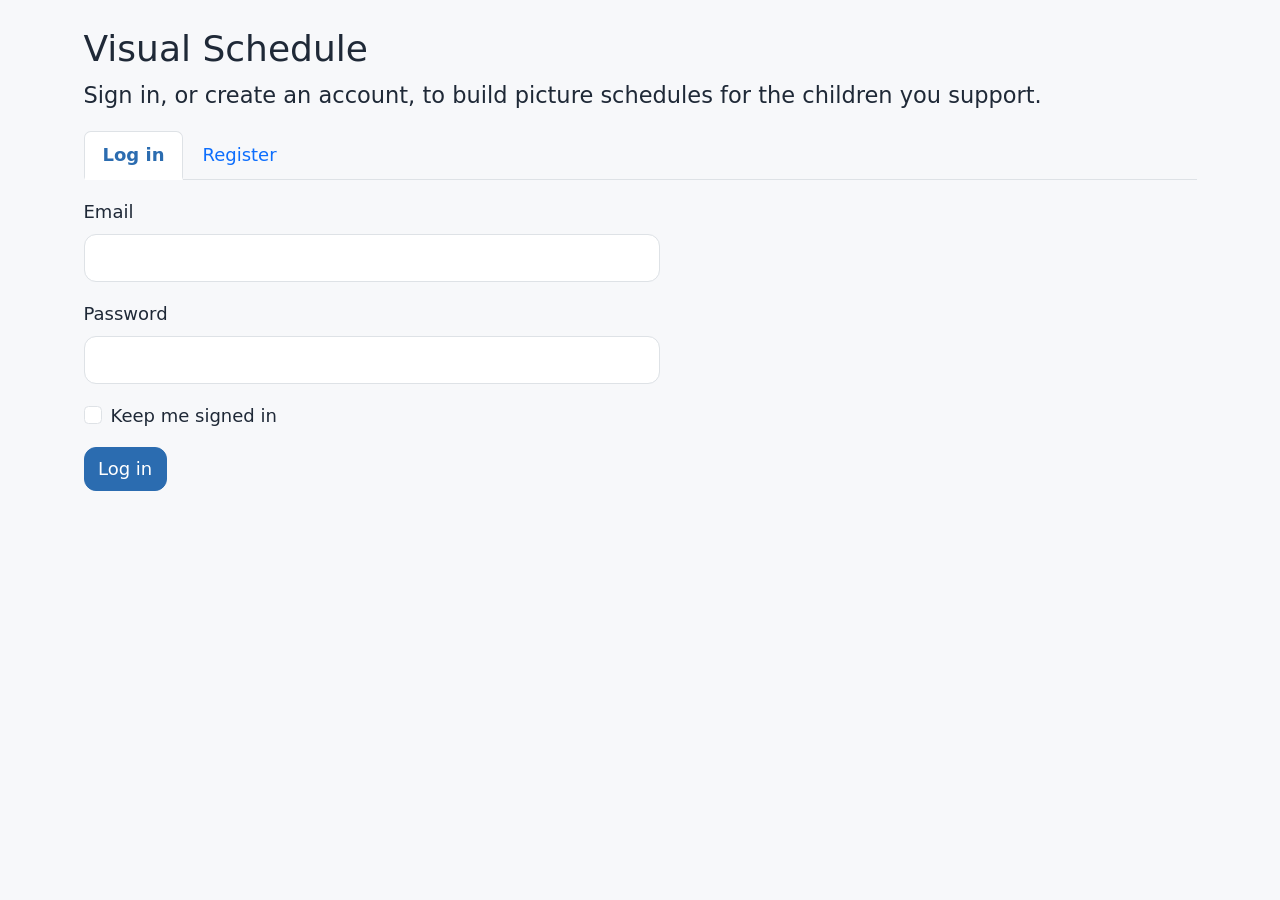
==== frontend/child-view.html @ 15945a5d "Initial commit: visual schedule system" ====
<!doctype html>
<html lang="en">
<head>
  <meta charset="utf-8">
  <meta name="viewport" content="width=device-width, initial-scale=1.0">
  <title>Child view | Visual Schedule</title>
  <!-- Libraries are pinned and use Subresource Integrity. If the browser console reports an
       integrity mismatch, regenerate the hash for that exact file. -->
  <link rel="stylesheet" href="https://cdn.jsdelivr.net/npm/bootstrap@5.3.8/dist/css/bootstrap.min.css" integrity="sha384-sRIl4kxILFvY47J16cr9ZwB07vP4J8+LH7qKQnuqkuIAvNWLzeN8tE5YBujZqJLB" crossorigin="anonymous">
  <link rel="stylesheet" href="https://cdn.jsdelivr.net/npm/@fortawesome/fontawesome-free@6.7.2/css/all.min.css" integrity="sha384-nRgPTkuX86pH8yjPJUAFuASXQSSl2/bBUiNV47vSYpKFxHJhbcrGnmlYpYJMeD7a" crossorigin="anonymous">
  <link rel="stylesheet" href="css/style.css">
</head>
<body data-page="child-view">
  <a class="skip-link" href="#main">Skip to main content</a>
  <header id="app-header"></header>
  <main id="main" class="container py-4" tabindex="-1">
    <h1 class="visually-hidden">Today's tasks</h1>
    <!-- Child view rules: one primary action in the same place, a large picture with a short word,
         no timers, calm feedback, respects reduced motion. Tasks are completed HERE
         (there is no separate task-management page). -->
    <div class="child-view">
      <div class="d-flex justify-content-between align-items-start">
        <div class="cv-header" id="cv-header" hidden>
          <span id="cv-avatar-host"></span>
          <div><p class="cv-name" id="cv-name"></p><p class="cv-date" id="cv-date"></p></div>
        </div>
        <button id="exit-child-view" class="btn btn-outline-secondary btn-sm ms-auto" type="button"><i class="fa-solid fa-right-from-bracket me-1" aria-hidden="true"></i><span id="exit-label">Back to adult screens</span></button>
      </div>

      <div id="cv-live" class="visually-hidden" aria-live="polite" role="status"></div>
      <div id="cv-main" aria-live="polite"></div>

      <section id="strip-section" class="mt-4" hidden>
        <ol id="task-strip" class="task-strip"></ol>
      </section>
    </div>

    <div id="undo-bar" class="undo-bar" hidden>
      <span id="undo-text" class="fs-5"></span>
      <button id="undo-btn" class="btn btn-outline-primary" type="button"></button>
    </div>
  </main>

  <div id="toast-area" class="toast-container position-fixed bottom-0 end-0 p-3" aria-live="polite"></div>

  <script src="https://cdn.jsdelivr.net/npm/bootstrap@5.3.8/dist/js/bootstrap.bundle.min.js" integrity="sha384-FKyoEForCGlyvwx9Hj09JcYn3nv7wiPVlz7YYwJrWVcXK/BmnVDxM+D2scQbITxI" crossorigin="anonymous"></script>
  <script type="module" src="js/child-view.js"></script>
</body>
</html>
---- frontend/css/style.css ----
/* =====================================================================
   Visual Schedule: design tokens and shared styles
   Palette: soft blue, green and yellow for colour, with darker values for text on colour
   (WCAG 2.2 AA as the reference). Re-check every pair with a contrast checker after any colour change.
   ===================================================================== */

:root {
  /* Colour */
  --color-brand-blue: #4A90D9;      /* decorative, borders, icons; NOT for white text */
  --color-action: #2B6CB0;          /* primary buttons, links, active nav (white text) */
  --color-done: #7ED321;            /* success, with a check icon; dark text */
  --color-now: #F5A623;             /* attention, with the word Now; dark text */
  --color-text: #1F2937;
  --color-muted: #4B5563;
  --color-bg: #F7F8FA;
  --color-surface: #FFFFFF;
  --color-border: #D1D5DB;
  --color-error: #B42318;           /* always with an icon and words */
  --color-selected: #E8F1FB;

  /* Category accents (always shown with the category word too) */
  --cat-hygiene: #2B6CB0;
  --cat-food: #B45309;
  --cat-school: #6B46C1;
  --cat-play: #2F855A;

  /* Type: root size changes with the settings classes below; everything else uses rem */
  --font-stack: system-ui, -apple-system, "Segoe UI", Roboto, "Helvetica Neue", Arial, sans-serif;
  --line-height: 1.5;

  /* Spacing and shape */
  --space-1: 4px; --space-2: 8px; --space-3: 12px; --space-4: 16px;
  --space-5: 24px; --space-6: 32px; --space-7: 48px;
  --radius: 12px;
  --shadow: 0 1px 3px rgba(0, 0, 0, .12);

  /* Targets */
  --target-min: 44px;               /* touch targets are at least 44x44 px */
  --target-child: 64px;             /* child view */
  --input-height: 48px;
  --focus-ring: 0 0 0 3px #fff, 0 0 0 6px var(--color-action);
}

/* ---- Settings: font size (S / M / L) set on <html> by applySettings() ---- */
html { font-size: 18px; }                 /* M (default); never below 16px */
html.fs-S { font-size: 16px; }
html.fs-L { font-size: 20px; }

/* ---- Settings: high contrast set on <html> by applySettings() ---- */
html.contrast-high {
  --color-text: #000000;
  --color-muted: #000000;
  --color-bg: #FFFFFF;
  --color-border: #000000;
  --color-action: #1E4E8C;
  --color-selected: #FFFFFF;
}
html.contrast-high .card,
html.contrast-high .form-control,
html.contrast-high .form-select,
html.contrast-high .timeline-item,
html.contrast-high .activity-card,
html.contrast-high .task-chip { border: 2px solid #000; box-shadow: none; }
html.contrast-high .text-muted { color: #000 !important; }
html.contrast-high .timeline-item.selected { outline: 4px solid #000; }

body {
  font-family: var(--font-stack);
  line-height: var(--line-height);
  color: var(--color-text);
  background: var(--color-bg);
}

/* ---- Accessibility basics ---- */
.skip-link {
  position: absolute; left: -999px; top: 0;
  background: var(--color-surface); padding: var(--space-3); z-index: 2000;
}
.skip-link:focus { left: var(--space-3); top: var(--space-3); }

:focus-visible { outline: none; box-shadow: var(--focus-ring); }
main:focus { outline: none; }

@media (prefers-reduced-motion: reduce) {
  * { animation: none !important; transition: none !important; scroll-behavior: auto !important; }
}

/* Flexible images */
img { max-width: 100%; height: auto; }

/* ---- Components ---- */
.btn, .form-control, .form-select { border-radius: var(--radius); }
.btn { min-height: var(--target-min); min-width: var(--target-min); }
.form-control, .form-select { min-height: var(--input-height); }
.card { border-radius: var(--radius); box-shadow: var(--shadow); border: 1px solid var(--color-border); }
.text-muted { color: var(--color-muted) !important; }

.btn-primary { --bs-btn-bg: var(--color-action); --bs-btn-border-color: var(--color-action);
               --bs-btn-hover-bg: #235a96; --bs-btn-hover-border-color: #235a96;
               --bs-btn-active-bg: #1d4d82; --bs-btn-active-border-color: #1d4d82; }
.btn-outline-primary { --bs-btn-color: var(--color-action); --bs-btn-border-color: var(--color-action);
                       --bs-btn-hover-bg: var(--color-action); --bs-btn-hover-border-color: var(--color-action);
                       --bs-btn-active-bg: var(--color-action); }
.btn-success { --bs-btn-bg: var(--color-done); --bs-btn-border-color: var(--color-done); --bs-btn-color: var(--color-text);
               --bs-btn-hover-bg: #6dbd1c; --bs-btn-hover-border-color: #6dbd1c; --bs-btn-hover-color: var(--color-text);
               --bs-btn-active-bg: #5fa818; --bs-btn-active-color: var(--color-text);
               --bs-btn-disabled-bg: var(--color-done); --bs-btn-disabled-color: var(--color-text); }
.btn-warning { --bs-btn-bg: var(--color-now);  --bs-btn-border-color: var(--color-now);  --bs-btn-color: var(--color-text); }
a { color: var(--color-action); }
.navbar-brand { color: var(--color-text); }
.navbar .nav-link { white-space: nowrap; }
.user-icon { display: none; }
@media (min-width: 1200px) and (max-width: 1399.98px) {
  .user-icon { display: inline-block; }
  .user-name-text { position: absolute; width: 1px; height: 1px; overflow: hidden; clip: rect(0 0 0 0); white-space: nowrap; }
}
.nav-link.active { font-weight: 600; color: var(--color-action) !important; border-bottom: 3px solid var(--color-action); }
@media (max-width: 1199.98px) { .nav-link.active { border-bottom: 0; border-left: 4px solid var(--color-action); padding-left: .5rem; } }

.field-error, .form-error { color: var(--color-error); font-size: .875rem; margin-top: var(--space-1); }
.form-error:empty { display: none; }
.form-control.is-invalid, .form-select.is-invalid { border-color: var(--color-error); background-image: none; padding-right: .75rem; }
.error-banner { color: var(--color-error); border: 1px solid var(--color-error); background: #fff; border-radius: var(--radius); padding: var(--space-3) var(--space-4); }

/* ---- Toasts (icon and words, never colour alone) ---- */
.app-toast { background: var(--color-surface); color: var(--color-text); border: 1px solid var(--color-border); border-left-width: 6px;
             border-radius: var(--radius); box-shadow: 0 4px 12px rgba(0, 0, 0, .18); padding: var(--space-3) var(--space-4); margin-top: var(--space-2); max-width: 360px; }
.app-toast-success { border-left-color: var(--color-done); }
.app-toast-error { border-left-color: var(--color-error); }

/* ---- Avatars ---- */
.avatar { display: inline-flex; align-items: center; justify-content: center; width: 3rem; height: 3rem; border-radius: 50%;
          background: var(--color-selected); color: var(--color-action); font-size: 1.4rem; flex: none; border: 2px solid var(--color-border); }
.avatar-lg { width: 4rem; height: 4rem; font-size: 1.9rem; }
.avatar-picker { display: flex; flex-wrap: wrap; gap: var(--space-2); }
.avatar-picker input { position: absolute; opacity: 0; pointer-events: none; }
.avatar-picker label { cursor: pointer; display: flex; flex-direction: column; align-items: center; gap: 2px; padding: var(--space-2);
                       border: 2px solid var(--color-border); border-radius: var(--radius); min-width: 4.2rem; font-size: .8rem; background: var(--color-surface); }
.avatar-picker input:checked + label { border-color: var(--color-action); background: var(--color-selected); font-weight: 600; }
.avatar-picker input:focus-visible + label { box-shadow: var(--focus-ring); }
.avatar-picker label .fa-solid { font-size: 1.4rem; }

/* ---- Dashboard ---- */
.stat-card .stat-number { font-size: 2rem; font-weight: 700; line-height: 1.1; }
.child-card .child-meta { color: var(--color-muted); font-size: .9rem; }
.child-card-head { display: flex; align-items: flex-start; gap: var(--space-3); }
.child-card-title { flex: 1 1 auto; min-width: 0; align-self: center; }
.child-card-title h3 { overflow-wrap: anywhere; }
.child-card-tools { display: flex; gap: var(--space-2); flex: none; }
.child-notes { margin: var(--space-3) 0 0; font-size: .9rem; color: var(--color-muted); overflow-wrap: anywhere; }
/* Three equal links on one row, pinned to the bottom so every card in a row lines up. */
.child-actions { display: grid; grid-template-columns: repeat(3, minmax(0, 1fr)); gap: var(--space-2); margin-top: auto; padding-top: var(--space-3); }
/* Icon over label: three equal tiles that fit at any card width without wrapping. */
.child-actions .btn { display: flex; flex-direction: column; align-items: center; justify-content: center; gap: 2px; padding: .35rem .25rem; line-height: 1.2; text-align: center; }
.child-actions .btn .fa-solid { font-size: 1.1rem; }

/* ---- Schedule creator ---- */
/* Child, date and the two buttons share one baseline and one height; they wrap as a group on narrow screens. */
.creator-toolbar { display: flex; flex-wrap: wrap; align-items: flex-end; gap: var(--space-3) var(--space-4); margin-bottom: var(--space-4); }
.creator-toolbar .toolbar-field { min-width: 0; }
.creator-toolbar .toolbar-child { flex: 1 1 12rem; max-width: 18rem; }
.creator-toolbar .toolbar-date { flex: 1 1 10rem; max-width: 13rem; }
.creator-toolbar .form-label { margin-bottom: var(--space-1); }
.creator-toolbar .toolbar-actions { display: flex; flex-wrap: wrap; align-items: center; gap: var(--space-2); }
.creator-toolbar .btn, .creator-toolbar .form-control, .creator-toolbar .form-select { height: var(--input-height); }
/* One fixed-height heading row per panel, so the three panel titles and their content start level
   whether or not the Delete schedule button is showing. */
.panel-head { display: flex; align-items: center; justify-content: space-between; gap: var(--space-2); min-height: var(--target-min); margin-bottom: var(--space-2); }
.panel-head h2 { margin: 0; }
.chip-row { display: flex; flex-wrap: wrap; gap: var(--space-2); margin-bottom: var(--space-3); }
.chip { border: 1px solid var(--color-border); background: var(--color-surface); border-radius: 999px; padding: .25rem .9rem; min-height: var(--target-min); }
.chip[aria-pressed="true"] { background: var(--color-action); border-color: var(--color-action); color: #fff; font-weight: 600; }

.activity-list { list-style: none; padding: 0; margin: 0; display: grid; grid-template-columns: repeat(auto-fill, minmax(min(100%, 12.5rem), 1fr)); gap: var(--space-2); }
.activity-card { display: flex; align-items: center; gap: var(--space-2); padding: var(--space-2) var(--space-3); background: var(--color-surface);
                 border: 1px solid var(--color-border); border-left: 6px solid var(--cat-hygiene); border-radius: var(--radius); cursor: grab; }
.activity-card .activity-icon { font-size: 1.4rem; width: 1.75rem; flex: none; text-align: center; }
.activity-card .activity-text { flex: 1; min-width: 0; line-height: 1.2; }
.activity-card .activity-name { display: block; font-weight: 600; font-size: .95rem; overflow-wrap: anywhere; }
.activity-card .activity-add { flex: none; }
.activity-card .activity-cat { font-size: .8rem; color: var(--color-muted); }
.cat-hygiene { border-left-color: var(--cat-hygiene) !important; }
.cat-food { border-left-color: var(--cat-food) !important; }
.cat-school { border-left-color: var(--cat-school) !important; }
.cat-play { border-left-color: var(--cat-play) !important; }

.timeline { list-style: none; padding: 0; margin: 0; min-height: 5rem; }
.timeline-item { display: flex; align-items: center; gap: var(--space-2); padding: var(--space-2); margin-bottom: var(--space-2); background: var(--color-surface);
                 border: 1px solid var(--color-border); border-left: 6px solid var(--cat-hygiene); border-radius: var(--radius); }
.timeline-item.selected { background: var(--color-selected); outline: 2px solid var(--color-action); }
.timeline-item .position { font-weight: 700; width: 1.6rem; text-align: center; flex: none; }
.timeline-item .drag-handle { cursor: grab; color: var(--color-muted); padding: 0 var(--space-1); flex: none; }
.timeline-item .timeline-main { flex: 1; min-width: 0; text-align: left; background: none; border: 0; padding: var(--space-1); border-radius: var(--radius); color: inherit; }
.timeline-item .timeline-main .task-name-line { font-weight: 600; display: block; }
.timeline-item .timeline-main .task-sub-line { font-size: .85rem; color: var(--color-muted); display: block; }
.timeline-item .timeline-actions { display: flex; gap: var(--space-1); flex: none; }
.timeline-item .warn { font-size: .8rem; color: #8A4B00; display: block; }
.timeline.drop-hint, .sortable-ghost { opacity: .5; }
.badge-unsaved { background: #FFF4D6; color: #6B4600; border: 1px solid var(--color-now); border-radius: 999px; padding: .2rem .7rem; font-size: .85rem; }

/* ---- Task chips: strip in the child view and preview ---- */
.task-strip { list-style: none; padding: 0; margin: 0; display: flex; flex-direction: column; gap: var(--space-2); }
.task-chip { display: grid; grid-template-columns: 2.5rem 1fr auto; grid-template-areas: "icon name state" "icon time state"; gap: 0 var(--space-3);
             align-items: center; padding: var(--space-3) var(--space-4); background: var(--color-surface); border: 1px solid var(--color-border);
             border-radius: var(--radius); }
.task-chip-icon { grid-area: icon; font-size: 1.6rem; text-align: center; }
.task-chip-name { grid-area: name; font-size: 1.25rem; font-weight: 600; }
.task-chip-time { grid-area: time; color: var(--color-muted); font-size: .9rem; }
.task-chip-state { grid-area: state; font-weight: 600; white-space: nowrap; }
/* Task state vocabulary: done = check + green, now = ring + the word Now, later = grey + clock */
.task-done  { border-left: 8px solid var(--color-done); }
.task-now   { border: 3px solid var(--color-now); background: #FFF9EC; }
.task-later { color: var(--color-muted); border-left: 8px solid var(--color-border); }

/* ---- Child view ---- */
body[data-page="child-view"] { background: #FBFCFD; }
.child-view .cv-header { display: flex; align-items: center; gap: var(--space-3); margin-bottom: var(--space-4); }
.child-view .cv-name { font-size: 1.5rem; font-weight: 700; margin: 0; }
.child-view .cv-date { color: var(--color-muted); margin: 0; }
.now-card { background: var(--color-surface); border: 3px solid var(--color-now); border-radius: 24px; padding: var(--space-5); text-align: center; box-shadow: var(--shadow); }
.btn-child { min-height: var(--target-child); min-width: 220px; font-size: 1.5rem; }
.task-icon { font-size: max(96px, 6rem); line-height: 1.1; }   /* icons at least 96px at every text size */
.task-name { font-size: 1.75rem; font-weight: 700; margin: var(--space-2) 0; }   /* task names at least 24px */
.task-time { font-size: 1.25rem; color: var(--color-muted); }
.state-card { background: var(--color-surface); border: 2px solid var(--color-border); border-radius: 24px; padding: var(--space-6) var(--space-4); text-align: center; }
.state-card .big-check { font-size: 5rem; color: #2F7D1F; }
.undo-bar { position: fixed; left: 0; right: 0; bottom: 0; background: var(--color-surface); border-top: 3px solid var(--color-action); padding: var(--space-3) var(--space-4);
            display: flex; flex-wrap: wrap; gap: var(--space-3); align-items: center; justify-content: center; z-index: 1030; }
.undo-bar .btn { min-height: var(--target-child); font-size: 1.25rem; }
.child-view.has-undo { padding-bottom: 7rem; }
.picker-list { list-style: none; padding: 0; display: grid; gap: var(--space-3); }
.picker-list a { display: flex; align-items: center; gap: var(--space-3); padding: var(--space-4); background: var(--color-surface); border: 2px solid var(--color-border);
                 border-radius: var(--radius); text-decoration: none; font-size: 1.5rem; font-weight: 600; color: var(--color-text); min-height: var(--target-child); }

/* ---- Progress ---- */
.chart-wrap { position: relative; height: 280px; }
.range-group .btn { min-width: 5.5rem; }
.range-group .btn[aria-pressed="true"] { background: var(--color-action); border-color: var(--color-action); color: #fff; font-weight: 600; }
.metric .metric-number { font-size: 2rem; font-weight: 700; line-height: 1.1; }

/* ---- Responsive: main breakpoint is 768px ---- */
@media (max-width: 768px) {
  main.container { padding-left: var(--space-4); padding-right: var(--space-4); }
  .btn-child { width: 100%; }
}
.state-card .big-icon { font-size: 4rem; color: var(--color-muted); }
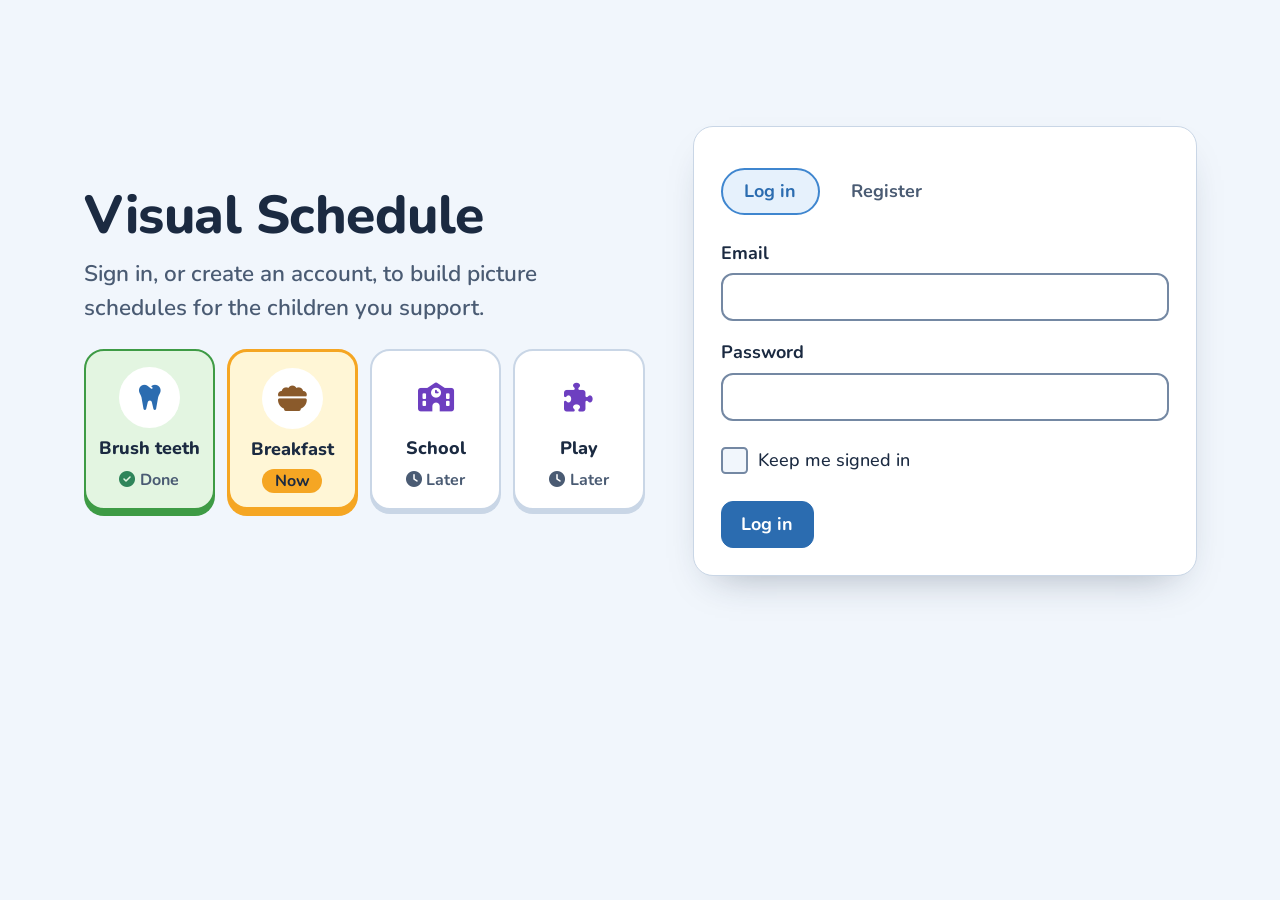
==== commit 0025db4c: "v2e: look and feel (Nunito, tinted categories, tactile keys, icon-only exit button, chart font)" ====
--- a/frontend/child-view.html
+++ b/frontend/child-view.html
@@ -8,6 +8,10 @@
        integrity mismatch, regenerate the hash for that exact file. -->
   <link rel="stylesheet" href="https://cdn.jsdelivr.net/npm/bootstrap@5.3.8/dist/css/bootstrap.min.css" integrity="sha384-sRIl4kxILFvY47J16cr9ZwB07vP4J8+LH7qKQnuqkuIAvNWLzeN8tE5YBujZqJLB" crossorigin="anonymous">
   <link rel="stylesheet" href="https://cdn.jsdelivr.net/npm/@fortawesome/fontawesome-free@6.7.2/css/all.min.css" integrity="sha384-nRgPTkuX86pH8yjPJUAFuASXQSSl2/bBUiNV47vSYpKFxHJhbcrGnmlYpYJMeD7a" crossorigin="anonymous">
+  <!-- Nunito (weights 500 to 800) from Google Fonts. It needs internet; without it the page falls back to the system font and stays readable. -->
+  <link rel="preconnect" href="https://fonts.googleapis.com">
+  <link rel="preconnect" href="https://fonts.gstatic.com" crossorigin>
+  <link href="https://fonts.googleapis.com/css2?family=Nunito:wght@500;600;700;800&display=swap" rel="stylesheet">
   <link rel="stylesheet" href="css/style.css">
 </head>
 <body data-page="child-view">
@@ -16,7 +20,7 @@
   <main id="main" class="container py-4" tabindex="-1">
     <h1 class="visually-hidden">Today's tasks</h1>
     <!-- Child view rules: one primary action in the same place, a large picture with a short word,
-         no timers, calm feedback, respects reduced motion. Tasks are completed HERE
+         calm feedback, respects reduced motion, optional countdown that only starts on request. Tasks are completed HERE
          (there is no separate task-management page). -->
     <div class="child-view">
       <div class="d-flex justify-content-between align-items-start">
--- a/frontend/css/style.css
+++ b/frontend/css/style.css
@@ -1,44 +1,81 @@
 /* =====================================================================
-   Visual Schedule: design tokens and shared styles
-   Palette: soft blue, green and yellow for colour, with darker values for text on colour
-   (WCAG 2.2 AA as the reference). Re-check every pair with a contrast checker after any colour change.
+   Visual Schedule: design tokens and shared styles (v2e look and feel)
+
+   Idea: the adult screens stay quiet and crisp; everything a child touches (the talking board keys,
+   the Done button, the child picker) is a chunky "toy key" with a thick bottom edge that presses down.
+   Colour comes in six pastel families (sky, apricot, lilac, mint, rose, sun). Each family has a soft tint
+   for surfaces, a mid edge for borders and a dark ink for text and icons, so colour is never the only cue.
+
+   From the instructor's PDF: blue #4A90D9, green #7ED321 and yellow #F5A623 are kept (brand tile and sky edge,
+   Done button, Now state), 12px corners on standard controls, 16px minimum text, 44px touch targets,
+   one breakpoint at 768px. Check every colour pair again with a contrast checker after any change.
+
+   Not to be broken: html.fs-S/M/L scaling, html.contrast-high, :focus-visible rings,
+   prefers-reduced-motion, and the CSS variables that progress.js reads for the charts
+   (--color-action, --color-text, --color-border).
    ===================================================================== */
 
 :root {
-  /* Colour */
-  --color-brand-blue: #4A90D9;      /* decorative, borders, icons; NOT for white text */
+  /* Core colour */
+  --color-brand-blue: #4A90D9;      /* from the PDF: brand tile, sky edge; NOT for white text */
   --color-action: #2B6CB0;          /* primary buttons, links, active nav (white text) */
-  --color-done: #7ED321;            /* success, with a check icon; dark text */
-  --color-now: #F5A623;             /* attention, with the word Now; dark text */
-  --color-text: #1F2937;
-  --color-muted: #4B5563;
-  --color-bg: #F7F8FA;
+  --color-action-dark: #235A96;
+  --color-done: #7ED321;            /* from the PDF: Done button, with a check icon; dark text */
+  --color-done-edge: #4F9A0F;
+  --color-done-ink: #2F6B0B;        /* green text on white */
+  --color-now: #F5A623;             /* from the PDF: the task happening now, with the word Now; dark text */
+  --color-text: #1B2A41;            /* ink navy, not black */
+  --color-muted: #4A5B73;
+  --color-bg: #F1F6FC;              /* cool tinted canvas */
   --color-surface: #FFFFFF;
-  --color-border: #D1D5DB;
+  --color-border: #C9D6E6;          /* soft dividers */
+  --color-field: #7488A3;           /* borders of inputs and outline buttons (3:1 on white) */
   --color-error: #B42318;           /* always with an icon and words */
-  --color-selected: #E8F1FB;
-
-  /* Category accents (always shown with the category word too) */
-  --cat-hygiene: #2B6CB0;
-  --cat-food: #B45309;
-  --cat-school: #6B46C1;
-  --cat-play: #2F855A;
-
-  /* Type: root size changes with the settings classes below; everything else uses rem */
-  --font-stack: system-ui, -apple-system, "Segoe UI", Roboto, "Helvetica Neue", Arial, sans-serif;
+  --color-selected: #E6F1FC;
+
+  /* Pastel families: tint (surface), edge (border and key edge), ink (text and icons on tint or white) */
+  --sky-tint: #E6F1FC;     --sky-edge: #3F86CF;     --sky-ink: #1F5FA8;
+  --apricot-tint: #FFEFDD; --apricot-edge: #C26D08; --apricot-ink: #9A4A05;
+  --lilac-tint: #EFE9FB;   --lilac-edge: #8767D6;   --lilac-ink: #5636AA;
+  --mint-tint: #E3F5E1;    --mint-edge: #3E9B45;    --mint-ink: #25692A;
+  --rose-tint: #FDE8EF;    --rose-edge: #D24D7C;    --rose-ink: #A81F4B;
+  --sun-tint: #FFF6D6;     --sun-edge: #B07D00;     --sun-ink: #7A4F00;
+
+  /* Schedule categories (always shown with the category word too) */
+  --cat-hygiene: var(--sky-ink);
+  --cat-food: var(--apricot-ink);
+  --cat-school: var(--lilac-ink);
+  --cat-play: var(--mint-ink);
+
+  /* Type: Nunito from Google Fonts (loaded in each page head), system fonts if it cannot load.
+     The root size changes with the settings classes below; everything else uses rem. */
+  --font-stack: "Nunito", system-ui, -apple-system, "Segoe UI", Roboto, "Helvetica Neue", Arial, sans-serif;
   --line-height: 1.5;
+  --text-sm: max(.89rem, 16px);     /* the smallest text is never under 16px at any text size */
 
   /* Spacing and shape */
   --space-1: 4px; --space-2: 8px; --space-3: 12px; --space-4: 16px;
   --space-5: 24px; --space-6: 32px; --space-7: 48px;
-  --radius: 12px;
-  --shadow: 0 1px 3px rgba(0, 0, 0, .12);
+  --radius: 12px;                   /* from the PDF: standard controls and cards */
+  --radius-lg: 20px;                /* big child-facing surfaces */
+  --radius-xl: 28px;
+  --shadow: 0 1px 2px rgba(27, 42, 65, .08), 0 6px 16px -8px rgba(27, 42, 65, .18);
+  --shadow-lift: 0 18px 40px -22px rgba(27, 42, 65, .4);
 
   /* Targets */
   --target-min: 44px;               /* touch targets are at least 44x44 px */
   --target-child: 64px;             /* child view */
   --input-height: 48px;
   --focus-ring: 0 0 0 3px #fff, 0 0 0 6px var(--color-action);
+
+  /* Bootstrap hooks so its own components pick up the same look */
+  --bs-body-font-family: var(--font-stack);
+  --bs-body-font-weight: 500;
+  --bs-body-color: var(--color-text);
+  --bs-body-bg: var(--color-bg);
+  --bs-border-color: var(--color-border);
+  --bs-link-color: var(--color-action);
+  --bs-link-hover-color: var(--color-action-dark);
 }
 
 /* ---- Settings: font size (S / M / L) set on <html> by applySettings() ---- */
@@ -46,35 +83,59 @@
 html.fs-S { font-size: 16px; }
 html.fs-L { font-size: 20px; }
 
-/* ---- Settings: high contrast set on <html> by applySettings() ---- */
+/* ---- Settings: high contrast set on <html> by applySettings() ----
+   Every tint becomes white and every edge black, so all the pastel surfaces turn into plain outlined ones. */
 html.contrast-high {
   --color-text: #000000;
   --color-muted: #000000;
   --color-bg: #FFFFFF;
   --color-border: #000000;
+  --color-field: #000000;
   --color-action: #1E4E8C;
+  --color-action-dark: #163A68;
   --color-selected: #FFFFFF;
+  --color-done-edge: #000000;
+  --color-done-ink: #000000;
+  --sky-tint: #FFFFFF;     --sky-edge: #000000;     --sky-ink: #000000;
+  --apricot-tint: #FFFFFF; --apricot-edge: #000000; --apricot-ink: #000000;
+  --lilac-tint: #FFFFFF;   --lilac-edge: #000000;   --lilac-ink: #000000;
+  --mint-tint: #FFFFFF;    --mint-edge: #000000;    --mint-ink: #000000;
+  --rose-tint: #FFFFFF;    --rose-edge: #000000;    --rose-ink: #000000;
+  --sun-tint: #FFFFFF;     --sun-edge: #000000;     --sun-ink: #000000;
 }
 html.contrast-high .card,
 html.contrast-high .form-control,
 html.contrast-high .form-select,
 html.contrast-high .timeline-item,
 html.contrast-high .activity-card,
-html.contrast-high .task-chip { border: 2px solid #000; box-shadow: none; }
+html.contrast-high .task-chip,
+html.contrast-high .auth-card,
+html.contrast-high .creator-toolbar,
+html.contrast-high #charts > section { border: 2px solid #000; box-shadow: none; }
 html.contrast-high .text-muted { color: #000 !important; }
 html.contrast-high .timeline-item.selected { outline: 4px solid #000; }
 
+html { scroll-padding-top: 1rem; }
 body {
   font-family: var(--font-stack);
+  font-weight: 500;
   line-height: var(--line-height);
   color: var(--color-text);
   background: var(--color-bg);
-}
+  -webkit-font-smoothing: antialiased;
+}
+h1, h2, h3, h4, h5, h6, .h1, .h2, .h3, .h4, .h5, .h6 { font-weight: 800; letter-spacing: -.01em; line-height: 1.2; }
+strong, b, .fw-semibold { font-weight: 700 !important; }
+legend { font-weight: 800; }
+.lead { font-weight: 600; color: var(--color-muted); }
+
+/* Small text stays readable: never under 16px. */
+small, .small, .form-text, .badge-unsaved, .field-error, .form-error { font-size: var(--text-sm); }
 
 /* ---- Accessibility basics ---- */
 .skip-link {
   position: absolute; left: -999px; top: 0;
-  background: var(--color-surface); padding: var(--space-3); z-index: 2000;
+  background: var(--color-surface); padding: var(--space-3); z-index: 2000; border-radius: var(--radius); font-weight: 700;
 }
 .skip-link:focus { left: var(--space-3); top: var(--space-3); }
 
@@ -88,75 +149,241 @@
 /* Flexible images */
 img { max-width: 100%; height: auto; }
 
-/* ---- Components ---- */
-.btn, .form-control, .form-select { border-radius: var(--radius); }
-.btn { min-height: var(--target-min); min-width: var(--target-min); }
-.form-control, .form-select { min-height: var(--input-height); }
-.card { border-radius: var(--radius); box-shadow: var(--shadow); border: 1px solid var(--color-border); }
+/* =====================================================================
+   Icon colours: each picture gets its own colour (water is blue, an apple is red, a smile is gold),
+   read through --ic. Anything not listed falls back to the colour of its family.
+   Every colour here is at least 3:1 on white and on all six tints.
+   ===================================================================== */
+.fa-droplet, .fa-glass-water, .fa-bath, .fa-hands-bubbles, .fa-fish { --ic: #1F6FBF; }
+.fa-toilet, .fa-book, .fa-book-open, .fa-face-sad-tear, .fa-tooth { --ic: #2B6CB0; }
+.fa-apple-whole, .fa-face-angry, .fa-circle-stop, .fa-thumbs-down, .fa-rocket { --ic: #C0392B; }
+.fa-carrot { --ic: #C2570C; }
+.fa-bowl-rice, .fa-bowl-food, .fa-utensils, .fa-cookie-bite, .fa-shoe-prints, .fa-dog { --ic: #8A5A2B; }
+.fa-bread-slice { --ic: #A9590F; }
+.fa-house, .fa-cat { --ic: #B45309; }
+.fa-egg, .fa-face-smile, .fa-bus, .fa-hand, .fa-star, .fa-pencil, .fa-shirt { --ic: #A66F00; }
+.fa-futbol, .fa-tree, .fa-circle-plus, .fa-thumbs-up, .fa-circle-check, .fa-dragon { --ic: #2F855A; }
+.fa-puzzle-piece, .fa-school, .fa-face-surprise { --ic: #6D3FC0; }
+.fa-bed, .fa-moon { --ic: #4C4FB5; }
+.fa-music, .fa-hand-holding-heart { --ic: #B8326A; }
+.fa-palette, .fa-paw { --ic: #A83279; }
+.fa-tv, .fa-train { --ic: #3B5470; }
+
+:is(.talk-pic, .sentence-word, .pic-label, .my-card-pic, .task-icon, .task-chip-icon, .activity-icon,
+    .timeline-main, .avatar, .avatar-picker label, .demo-key, #ts-icon) i[class*="fa-"],
+#ts-icon { color: var(--ic, var(--k-ink, var(--color-action))); }
+html.contrast-high :is(.talk-pic, .sentence-word, .pic-label, .my-card-pic, .task-icon, .task-chip-icon, .activity-icon,
+    .timeline-main, .avatar, .avatar-picker label, .demo-key, #ts-icon) i[class*="fa-"],
+html.contrast-high #ts-icon { color: #000; }
+
+/* =====================================================================
+   Buttons and forms
+   ===================================================================== */
+.btn {
+  --bs-btn-font-weight: 700;
+  --bs-btn-border-radius: var(--radius);
+  --bs-btn-padding-x: 1.1rem;
+  --bs-btn-padding-y: .5rem;
+  --bs-btn-font-size: 1rem;
+  display: inline-flex; align-items: center; justify-content: center; text-align: center;
+  min-height: var(--target-min); min-width: var(--target-min);
+  transition: background-color .15s ease, border-color .15s ease, color .15s ease, transform .12s ease, box-shadow .12s ease;
+}
+.btn:focus-visible, .btn-check:focus-visible + .btn { box-shadow: var(--focus-ring); }
+.btn:active:not(:disabled) { transform: translateY(1px); }
+.btn-lg { --bs-btn-padding-y: .7rem; --bs-btn-padding-x: 1.4rem; --bs-btn-font-size: 1.2rem; --bs-btn-border-radius: var(--radius); }
+.btn-sm { --bs-btn-padding-y: .35rem; --bs-btn-padding-x: .8rem; --bs-btn-font-size: var(--text-sm); --bs-btn-border-radius: var(--radius); }
+
+.btn-primary { --bs-btn-color: #fff; --bs-btn-bg: var(--color-action); --bs-btn-border-color: var(--color-action);
+               --bs-btn-hover-color: #fff; --bs-btn-hover-bg: var(--color-action-dark); --bs-btn-hover-border-color: var(--color-action-dark);
+               --bs-btn-active-color: #fff; --bs-btn-active-bg: #1D4D82; --bs-btn-active-border-color: #1D4D82;
+               --bs-btn-disabled-bg: var(--color-action); --bs-btn-disabled-border-color: var(--color-action); }
+.btn-outline-primary { --bs-btn-color: var(--color-action); --bs-btn-border-color: var(--color-action); --bs-btn-border-width: 2px;
+                       --bs-btn-hover-color: #fff; --bs-btn-hover-bg: var(--color-action); --bs-btn-hover-border-color: var(--color-action);
+                       --bs-btn-active-color: #fff; --bs-btn-active-bg: var(--color-action-dark); --bs-btn-active-border-color: var(--color-action-dark);
+                       --bs-btn-disabled-color: var(--color-action); --bs-btn-disabled-border-color: var(--color-action); }
+.btn-outline-secondary { --bs-btn-color: var(--color-muted); --bs-btn-border-color: var(--color-field); --bs-btn-border-width: 2px;
+                         --bs-btn-hover-color: var(--color-text); --bs-btn-hover-bg: var(--sky-tint); --bs-btn-hover-border-color: var(--color-muted);
+                         --bs-btn-active-color: var(--color-text); --bs-btn-active-bg: #D6E6F8; --bs-btn-active-border-color: var(--color-muted);
+                         --bs-btn-disabled-color: var(--color-muted); --bs-btn-disabled-border-color: var(--color-field); }
+.btn-outline-danger { --bs-btn-color: var(--color-error); --bs-btn-border-color: var(--color-error); --bs-btn-border-width: 2px;
+                      --bs-btn-hover-color: #fff; --bs-btn-hover-bg: var(--color-error); --bs-btn-hover-border-color: var(--color-error);
+                      --bs-btn-active-color: #fff; --bs-btn-active-bg: #912018; --bs-btn-active-border-color: #912018;
+                      --bs-btn-disabled-color: var(--color-error); --bs-btn-disabled-border-color: var(--color-error); }
+.btn-danger { --bs-btn-color: #fff; --bs-btn-bg: var(--color-error); --bs-btn-border-color: var(--color-error);
+              --bs-btn-hover-color: #fff; --bs-btn-hover-bg: #912018; --bs-btn-hover-border-color: #912018;
+              --bs-btn-active-color: #fff; --bs-btn-active-bg: #7A1A13; --bs-btn-active-border-color: #7A1A13; }
+.btn-success { --bs-btn-color: var(--color-text); --bs-btn-bg: var(--color-done); --bs-btn-border-color: var(--color-done-edge); --bs-btn-border-width: 2px;
+               --bs-btn-hover-color: var(--color-text); --bs-btn-hover-bg: #8EDF3C; --bs-btn-hover-border-color: var(--color-done-edge);
+               --bs-btn-active-color: var(--color-text); --bs-btn-active-bg: #6FC21B; --bs-btn-active-border-color: var(--color-done-edge);
+               --bs-btn-disabled-color: var(--color-text); --bs-btn-disabled-bg: var(--color-done); --bs-btn-disabled-border-color: var(--color-done-edge); }
+.btn-warning { --bs-btn-bg: var(--color-now); --bs-btn-border-color: var(--color-now); --bs-btn-color: var(--color-text); }
+.btn-link { --bs-btn-color: var(--color-action); --bs-btn-hover-color: var(--color-action-dark); }
+a { color: var(--color-action); }
+
+.form-label { font-weight: 700; margin-bottom: .35rem; }
+.form-control, .form-select { border: 2px solid var(--color-field); border-radius: var(--radius); min-height: var(--input-height); font-weight: 600; background-color: #fff; color: var(--color-text); }
+.form-control::placeholder { color: #6B7C93; font-weight: 500; }
+.form-control:focus, .form-select:focus { border-color: var(--color-action); box-shadow: var(--focus-ring); }
+.form-control.is-invalid, .form-select.is-invalid { border-color: var(--color-error); background-image: none; padding-right: .75rem; }
+.form-select.is-invalid { background-image: var(--bs-form-select-bg-img); padding-right: 2.25rem; }
+.field-error, .form-error { color: var(--color-error); font-weight: 600; margin-top: var(--space-1); }
+.form-error:empty { display: none; }
+.error-banner { color: var(--color-error); border: 2px solid var(--color-error); background: #fff; border-radius: var(--radius); padding: var(--space-3) var(--space-4); font-weight: 600; }
+.form-text { color: var(--color-muted); }
+
+/* Checks and switches: big enough to hit (24px box inside a 44px row) */
+.form-check { min-height: var(--target-min); padding-left: 2.2rem; display: flex; align-items: center; }
+.form-check .form-check-input { float: none; flex: none; margin: 0 0 0 -2.2rem; width: 1.5rem; height: 1.5rem; border: 2px solid var(--color-field); }
+.form-check .form-check-label { padding-left: .6rem; }
+.form-check-input:checked { background-color: var(--color-action); border-color: var(--color-action); }
+.form-check-input:focus { border-color: var(--color-action); box-shadow: var(--focus-ring); }
+.form-switch { padding-left: 3.4rem; }
+.form-switch .form-check-input { width: 2.75rem; margin-left: -3.4rem; }
+.form-range { height: var(--target-min); background: transparent; }
+.form-range::-webkit-slider-runnable-track { height: .6rem; border-radius: 999px; background: #C9D6E6; }
+.form-range::-moz-range-track { height: .6rem; border-radius: 999px; background: #C9D6E6; }
+.form-range::-webkit-slider-thumb { width: 1.75rem; height: 1.75rem; margin-top: -.575rem; background: var(--color-action); border: 3px solid #fff; box-shadow: 0 0 0 2px var(--color-action); }
+.form-range::-moz-range-thumb { width: 1.75rem; height: 1.75rem; background: var(--color-action); border: 3px solid #fff; box-shadow: 0 0 0 2px var(--color-action); }
+.form-range:focus { box-shadow: none; }
+.form-range:focus-visible::-webkit-slider-thumb { box-shadow: var(--focus-ring); }
+.form-range:focus-visible::-moz-range-thumb { box-shadow: var(--focus-ring); }
+
+.card { border-radius: var(--radius); border: 1px solid var(--color-border); box-shadow: var(--shadow); background: var(--color-surface); }
 .text-muted { color: var(--color-muted) !important; }
-
-.btn-primary { --bs-btn-bg: var(--color-action); --bs-btn-border-color: var(--color-action);
-               --bs-btn-hover-bg: #235a96; --bs-btn-hover-border-color: #235a96;
-               --bs-btn-active-bg: #1d4d82; --bs-btn-active-border-color: #1d4d82; }
-.btn-outline-primary { --bs-btn-color: var(--color-action); --bs-btn-border-color: var(--color-action);
-                       --bs-btn-hover-bg: var(--color-action); --bs-btn-hover-border-color: var(--color-action);
-                       --bs-btn-active-bg: var(--color-action); }
-.btn-success { --bs-btn-bg: var(--color-done); --bs-btn-border-color: var(--color-done); --bs-btn-color: var(--color-text);
-               --bs-btn-hover-bg: #6dbd1c; --bs-btn-hover-border-color: #6dbd1c; --bs-btn-hover-color: var(--color-text);
-               --bs-btn-active-bg: #5fa818; --bs-btn-active-color: var(--color-text);
-               --bs-btn-disabled-bg: var(--color-done); --bs-btn-disabled-color: var(--color-text); }
-.btn-warning { --bs-btn-bg: var(--color-now);  --bs-btn-border-color: var(--color-now);  --bs-btn-color: var(--color-text); }
-a { color: var(--color-action); }
-.navbar-brand { color: var(--color-text); }
-.navbar .nav-link { white-space: nowrap; }
+.modal-content { border: 0; border-radius: var(--radius-lg); box-shadow: 0 30px 70px -24px rgba(27, 42, 65, .6); }
+.modal-header, .modal-footer { border-color: var(--color-border); }
+.btn-close { width: var(--target-min); height: var(--target-min); padding: 0; background-size: 1rem; border-radius: var(--radius); opacity: .75; }
+.btn-close:hover { opacity: 1; }
+.btn-close:focus-visible { box-shadow: var(--focus-ring); opacity: 1; }
+.table { --bs-table-border-color: var(--color-border); }
+.table > :not(caption) > * > * { padding: .6rem .75rem; }
+.table thead th { background: var(--sky-tint); font-weight: 800; }
+
+/* =====================================================================
+   Top bar: a calm white bar with a brand tile; the active page is a tinted pill
+   ===================================================================== */
+.navbar {
+  --bs-navbar-color: var(--color-muted);
+  --bs-navbar-hover-color: var(--color-text);
+  --bs-navbar-active-color: var(--color-action);
+  background: #fff; border-bottom: 1px solid var(--color-border); padding-block: .6rem;
+}
+.navbar > .container { flex-wrap: nowrap; gap: var(--space-2); }
+.navbar-brand { min-width: 0; white-space: nowrap; margin-right: 0; display: inline-flex; align-items: center; color: var(--color-text); font-weight: 800 !important; font-size: 1.1rem; letter-spacing: -.01em; }
+.navbar-brand:hover { color: var(--color-text); }
+.navbar-brand .fa-calendar-check {
+  display: inline-grid; place-items: center; width: 2.25rem; height: 2.25rem; border-radius: var(--radius);
+  background: var(--color-brand-blue); color: #fff; font-size: 1.1rem; box-shadow: 0 3px 0 #2F6FB3;
+}
+html.contrast-high .navbar-brand .fa-calendar-check { background: var(--color-action); box-shadow: 0 3px 0 #000; }
+@media (min-width: 1200px) { .navbar-nav { gap: .2rem; } }
+.navbar .nav-link { white-space: nowrap; font-weight: 700; border-radius: 999px; padding: .5rem 1rem; min-height: var(--target-min); display: flex; align-items: center; }
+.navbar .nav-link:hover { background: var(--sky-tint); }
+.navbar .nav-link.active { background: var(--sky-tint); color: var(--color-action); }
+html.contrast-high .navbar .nav-link.active { outline: 3px solid #000; outline-offset: -3px; }
+.navbar-toggler { min-width: var(--target-min); min-height: var(--target-min); border: 2px solid var(--color-field); border-radius: var(--radius); }
+.navbar-toggler:focus { box-shadow: var(--focus-ring); }
+.offcanvas-header .offcanvas-title { font-weight: 800; }
+#user-badge { display: inline-flex; align-items: center; background: #EAF1FA; border-radius: 999px; padding: .35rem .9rem; color: var(--color-text); font-weight: 700; }
 .user-icon { display: none; }
 @media (min-width: 1200px) and (max-width: 1399.98px) {
   .user-icon { display: inline-block; }
   .user-name-text { position: absolute; width: 1px; height: 1px; overflow: hidden; clip: rect(0 0 0 0); white-space: nowrap; }
 }
-.nav-link.active { font-weight: 600; color: var(--color-action) !important; border-bottom: 3px solid var(--color-action); }
-@media (max-width: 1199.98px) { .nav-link.active { border-bottom: 0; border-left: 4px solid var(--color-action); padding-left: .5rem; } }
-
-.field-error, .form-error { color: var(--color-error); font-size: .875rem; margin-top: var(--space-1); }
-.form-error:empty { display: none; }
-.form-control.is-invalid, .form-select.is-invalid { border-color: var(--color-error); background-image: none; padding-right: .75rem; }
-.error-banner { color: var(--color-error); border: 1px solid var(--color-error); background: #fff; border-radius: var(--radius); padding: var(--space-3) var(--space-4); }
+@media (max-width: 1199.98px) {
+  .navbar .offcanvas-body .nav-link { padding: .7rem 1rem; }
+  #user-badge { align-self: flex-start; }
+}
 
 /* ---- Toasts (icon and words, never colour alone) ---- */
-.app-toast { background: var(--color-surface); color: var(--color-text); border: 1px solid var(--color-border); border-left-width: 6px;
-             border-radius: var(--radius); box-shadow: 0 4px 12px rgba(0, 0, 0, .18); padding: var(--space-3) var(--space-4); margin-top: var(--space-2); max-width: 360px; }
-.app-toast-success { border-left-color: var(--color-done); }
+.app-toast { background: var(--color-surface); color: var(--color-text); border: 2px solid var(--color-border); border-left-width: 8px; font-weight: 700;
+             border-radius: var(--radius); box-shadow: var(--shadow-lift); padding: var(--space-3) var(--space-4); margin-top: var(--space-2); max-width: 360px; }
+.app-toast-success { border-left-color: var(--color-done-edge); }
 .app-toast-error { border-left-color: var(--color-error); }
 
 /* ---- Avatars ---- */
 .avatar { display: inline-flex; align-items: center; justify-content: center; width: 3rem; height: 3rem; border-radius: 50%;
-          background: var(--color-selected); color: var(--color-action); font-size: 1.4rem; flex: none; border: 2px solid var(--color-border); }
+          background: var(--sky-tint); font-size: 1.4rem; flex: none; border: 3px solid #fff; box-shadow: 0 0 0 2px var(--sky-edge); }
 .avatar-lg { width: 4rem; height: 4rem; font-size: 1.9rem; }
 .avatar-picker { display: flex; flex-wrap: wrap; gap: var(--space-2); }
 .avatar-picker input { position: absolute; opacity: 0; pointer-events: none; }
 .avatar-picker label { cursor: pointer; display: flex; flex-direction: column; align-items: center; gap: 2px; padding: var(--space-2);
-                       border: 2px solid var(--color-border); border-radius: var(--radius); min-width: 4.2rem; font-size: .8rem; background: var(--color-surface); }
-.avatar-picker input:checked + label { border-color: var(--color-action); background: var(--color-selected); font-weight: 600; }
+                       border: 2px solid var(--color-border); border-radius: var(--radius); min-width: 4.2rem; font-size: var(--text-sm); font-weight: 700; background: var(--color-surface); }
+.avatar-picker label:hover { background: var(--sky-tint); }
+.avatar-picker input:checked + label { border-color: var(--color-action); background: var(--color-selected); box-shadow: inset 0 0 0 2px var(--color-action); }
 .avatar-picker input:focus-visible + label { box-shadow: var(--focus-ring); }
 .avatar-picker label .fa-solid { font-size: 1.4rem; }
 
-/* ---- Dashboard ---- */
-.stat-card .stat-number { font-size: 2rem; font-weight: 700; line-height: 1.1; }
-.child-card .child-meta { color: var(--color-muted); font-size: .9rem; }
+/* =====================================================================
+   Sign in: the page shows what the app is for (a tiny picture schedule), then the form
+   ===================================================================== */
+.auth-layout { display: grid; gap: var(--space-6); align-items: center; max-width: 62rem; margin-inline: auto; padding-block: var(--space-4); }
+.auth-hero h1 { font-size: clamp(2rem, 1.4rem + 2.2vw, 3rem); font-weight: 800; margin-bottom: .5rem; }
+.auth-hero .lead { max-width: 30rem; }
+.auth-card { background: var(--color-surface); border: 1px solid var(--color-border); border-radius: var(--radius-lg); padding: 1.25rem 1.5rem 1.5rem; box-shadow: var(--shadow-lift); min-width: 0; }
+.auth-card .tab-content { max-width: none !important; }
+@media (min-width: 992px) {
+  .auth-layout { grid-template-columns: minmax(0, 1fr) minmax(0, 28rem); gap: var(--space-7); min-height: min(36rem, calc(100svh - 8rem)); }
+}
+
+/* The same vocabulary the child sees: done = check, now = the word Now, later = clock. */
+.demo-strip { list-style: none; display: grid; grid-template-columns: repeat(2, minmax(0, 1fr)); gap: var(--space-3); margin: var(--space-5) 0 0; padding: 0 0 .4rem; }
+.demo-key { position: relative; display: flex; flex-direction: column; align-items: center; gap: .35rem; padding: .9rem .5rem .8rem; text-align: center; font-weight: 800;
+            background: var(--k-tint); border: 2px solid var(--k-edge); border-radius: var(--radius-lg); box-shadow: 0 6px 0 var(--k-edge); }
+.demo-key .demo-pic { display: grid; place-items: center; width: 3.4rem; height: 3.4rem; border-radius: 50%; background: #fff; font-size: 1.6rem; }
+.demo-key .demo-state { font-size: var(--text-sm); font-weight: 700; color: var(--color-muted); }
+.demo-key:nth-child(1) { --k-tint: var(--mint-tint); --k-edge: var(--mint-edge); --k-ink: var(--mint-ink); }
+.demo-key:nth-child(2) { --k-tint: var(--sun-tint); --k-edge: var(--color-now); border-width: 3px; }
+.demo-key:nth-child(3), .demo-key:nth-child(4) { --k-tint: #fff; --k-edge: var(--color-border); --k-ink: var(--color-muted); box-shadow: 0 4px 0 var(--color-border); }
+.demo-key:nth-child(2) .demo-state { background: var(--color-now); color: var(--color-text); border-radius: 999px; padding: 0 .7rem; }
+@media (min-width: 576px) { .demo-strip { grid-template-columns: repeat(4, minmax(0, 1fr)); } }
+
+/* Login and register tabs: two soft pills */
+.nav-tabs { border: 0; gap: var(--space-2); margin-bottom: var(--space-2); }
+.nav-tabs .nav-link { border: 2px solid transparent; border-radius: 999px; min-height: var(--target-min); font-weight: 700; color: var(--color-muted); padding: .45rem 1.2rem; }
+.nav-tabs .nav-link:hover { background: var(--sky-tint); border-color: transparent; }
+.nav-tabs .nav-link.active { background: var(--sky-tint); border-color: var(--sky-edge); color: var(--color-action); }
+html.contrast-high .nav-tabs .nav-link.active { border-color: #000; border-width: 3px; }
+
+/* =====================================================================
+   Dashboard
+   ===================================================================== */
+#stat-cards > :nth-child(1) .stat-card { --k-tint: var(--sky-tint);     --k-edge: var(--sky-edge);     --k-ink: var(--sky-ink); }
+#stat-cards > :nth-child(2) .stat-card { --k-tint: var(--mint-tint);    --k-edge: var(--mint-edge);    --k-ink: var(--mint-ink); }
+#stat-cards > :nth-child(3) .stat-card { --k-tint: var(--apricot-tint); --k-edge: var(--apricot-edge); --k-ink: var(--apricot-ink); }
+.stat-card, .metric { background: var(--k-tint, #fff); border: 2px solid var(--k-edge, var(--color-border)); box-shadow: none; border-radius: var(--radius-lg); }
+.stat-card > .text-muted:first-child, .metric > .text-muted:first-child { color: var(--color-text) !important; font-weight: 700; }
+.stat-card > .text-muted:first-child i, .metric > .text-muted:first-child i { color: var(--k-ink); }
+.stat-card .stat-number, .metric .metric-number { font-size: 2.5rem; font-weight: 800; line-height: 1.1; color: var(--k-ink, var(--color-text)); }
+#progress-cards > :nth-child(1) .metric { --k-tint: var(--sky-tint);  --k-edge: var(--sky-edge);  --k-ink: var(--sky-ink); }
+#progress-cards > :nth-child(2) .metric { --k-tint: var(--mint-tint); --k-edge: var(--mint-edge); --k-ink: var(--mint-ink); }
+#progress-cards > :nth-child(3) .metric { --k-tint: var(--lilac-tint); --k-edge: var(--lilac-edge); --k-ink: var(--lilac-ink); }
+html.contrast-high .stat-card, html.contrast-high .metric { border: 2px solid #000; }
+
+.child-card { border-radius: var(--radius-lg); }
+.child-card .child-meta { color: var(--color-muted); font-size: var(--text-sm); font-weight: 600; }
 .child-card-head { display: flex; align-items: flex-start; gap: var(--space-3); }
 .child-card-title { flex: 1 1 auto; min-width: 0; align-self: center; }
 .child-card-title h3 { overflow-wrap: anywhere; }
 .child-card-tools { display: flex; gap: var(--space-2); flex: none; }
-.child-notes { margin: var(--space-3) 0 0; font-size: .9rem; color: var(--color-muted); overflow-wrap: anywhere; }
+.child-notes { margin: var(--space-3) 0 0; font-size: var(--text-sm); color: var(--color-muted); overflow-wrap: anywhere; }
 /* Three equal links on one row, pinned to the bottom so every card in a row lines up. */
 .child-actions { display: grid; grid-template-columns: repeat(3, minmax(0, 1fr)); gap: var(--space-2); margin-top: auto; padding-top: var(--space-3); }
 /* Icon over label: three equal tiles that fit at any card width without wrapping. */
 .child-actions .btn { display: flex; flex-direction: column; align-items: center; justify-content: center; gap: 2px; padding: .35rem .25rem; line-height: 1.2; text-align: center; }
 .child-actions .btn .fa-solid { font-size: 1.1rem; }
-
-/* ---- Schedule creator ---- */
+.child-actions .btn:nth-child(1) { --bs-btn-color: var(--sky-ink);    --bs-btn-bg: var(--sky-tint);    --bs-btn-border-color: var(--sky-tint);    --bs-btn-hover-bg: var(--sky-ink);    --bs-btn-hover-border-color: var(--sky-ink); }
+.child-actions .btn:nth-child(2) { --bs-btn-color: var(--mint-ink);   --bs-btn-bg: var(--mint-tint);   --bs-btn-border-color: var(--mint-tint);   --bs-btn-hover-bg: var(--mint-ink);   --bs-btn-hover-border-color: var(--mint-ink); }
+.child-actions .btn:nth-child(3) { --bs-btn-color: var(--lilac-ink);  --bs-btn-bg: var(--lilac-tint);  --bs-btn-border-color: var(--lilac-tint);  --bs-btn-hover-bg: var(--lilac-ink);  --bs-btn-hover-border-color: var(--lilac-ink); }
+html.contrast-high .child-actions .btn { --bs-btn-border-color: #000; --bs-btn-color: #000; --bs-btn-bg: #fff; --bs-btn-hover-bg: #000; --bs-btn-hover-color: #fff; }
+
+/* =====================================================================
+   Schedule creator
+   ===================================================================== */
 /* Child, date and the two buttons share one baseline and one height; they wrap as a group on narrow screens. */
-.creator-toolbar { display: flex; flex-wrap: wrap; align-items: flex-end; gap: var(--space-3) var(--space-4); margin-bottom: var(--space-4); }
+.creator-toolbar { display: flex; flex-wrap: wrap; align-items: flex-end; gap: var(--space-3) var(--space-4); margin-bottom: var(--space-4);
+                   background: var(--color-surface); border: 1px solid var(--color-border); border-radius: var(--radius-lg); padding: var(--space-4) var(--space-5); box-shadow: var(--shadow); }
 .creator-toolbar .toolbar-field { min-width: 0; }
 .creator-toolbar .toolbar-child { flex: 1 1 12rem; max-width: 18rem; }
 .creator-toolbar .toolbar-date { flex: 1 1 10rem; max-width: 13rem; }
@@ -167,80 +394,281 @@
    whether or not the Delete schedule button is showing. */
 .panel-head { display: flex; align-items: center; justify-content: space-between; gap: var(--space-2); min-height: var(--target-min); margin-bottom: var(--space-2); }
 .panel-head h2 { margin: 0; }
+
 .chip-row { display: flex; flex-wrap: wrap; gap: var(--space-2); margin-bottom: var(--space-3); }
-.chip { border: 1px solid var(--color-border); background: var(--color-surface); border-radius: 999px; padding: .25rem .9rem; min-height: var(--target-min); }
-.chip[aria-pressed="true"] { background: var(--color-action); border-color: var(--color-action); color: #fff; font-weight: 600; }
+.chip { --k-edge: var(--color-field); --k-tint: #fff; --k-ink: var(--color-action);
+        border: 2px solid var(--k-edge); background: var(--k-tint); color: var(--color-text); border-radius: 999px; padding: .25rem 1rem; min-height: var(--target-min); font-weight: 700; }
+.chip:hover { background: var(--sky-tint); }
+.chip[aria-pressed="true"] { background: var(--k-ink); border-color: var(--k-ink); color: #fff; }
+.chip:nth-child(2) { --k-edge: var(--sky-edge);     --k-ink: var(--sky-ink); }
+.chip:nth-child(3) { --k-edge: var(--apricot-edge); --k-ink: var(--apricot-ink); }
+.chip:nth-child(4) { --k-edge: var(--lilac-edge);   --k-ink: var(--lilac-ink); }
+.chip:nth-child(5) { --k-edge: var(--mint-edge);    --k-ink: var(--mint-ink); }
+html.contrast-high .chip[aria-pressed="true"] { background: #000; color: #fff; }
+
+/* Category colours for library cards and timeline items */
+.cat-hygiene { --k-tint: var(--sky-tint);     --k-edge: var(--sky-edge);     --k-ink: var(--sky-ink); }
+.cat-food    { --k-tint: var(--apricot-tint); --k-edge: var(--apricot-edge); --k-ink: var(--apricot-ink); }
+.cat-school  { --k-tint: var(--lilac-tint);   --k-edge: var(--lilac-edge);   --k-ink: var(--lilac-ink); }
+.cat-play    { --k-tint: var(--mint-tint);    --k-edge: var(--mint-edge);    --k-ink: var(--mint-ink); }
 
 .activity-list { list-style: none; padding: 0; margin: 0; display: grid; grid-template-columns: repeat(auto-fill, minmax(min(100%, 12.5rem), 1fr)); gap: var(--space-2); }
-.activity-card { display: flex; align-items: center; gap: var(--space-2); padding: var(--space-2) var(--space-3); background: var(--color-surface);
-                 border: 1px solid var(--color-border); border-left: 6px solid var(--cat-hygiene); border-radius: var(--radius); cursor: grab; }
-.activity-card .activity-icon { font-size: 1.4rem; width: 1.75rem; flex: none; text-align: center; }
+.activity-card { display: flex; align-items: center; gap: var(--space-2); padding: var(--space-2) var(--space-3); background: var(--k-tint, var(--sky-tint));
+                 border: 1px solid var(--k-edge, var(--sky-edge)); border: 1px solid color-mix(in srgb, var(--k-edge, var(--sky-edge)) 45%, #fff); border-radius: var(--radius); cursor: grab; }
+.activity-card:hover { border-color: var(--k-edge, var(--sky-edge)); }
+.activity-card .activity-icon { display: grid; place-items: center; width: 2.4rem; height: 2.4rem; border-radius: 50%; background: #fff; font-size: 1.1rem; flex: none; }
 .activity-card .activity-text { flex: 1; min-width: 0; line-height: 1.2; }
-.activity-card .activity-name { display: block; font-weight: 600; font-size: .95rem; overflow-wrap: anywhere; }
-.activity-card .activity-add { flex: none; }
-.activity-card .activity-cat { font-size: .8rem; color: var(--color-muted); }
-.cat-hygiene { border-left-color: var(--cat-hygiene) !important; }
-.cat-food { border-left-color: var(--cat-food) !important; }
-.cat-school { border-left-color: var(--cat-school) !important; }
-.cat-play { border-left-color: var(--cat-play) !important; }
-
-.timeline { list-style: none; padding: 0; margin: 0; min-height: 5rem; }
+.activity-card .activity-name { display: block; font-weight: 800; font-size: 1rem; overflow-wrap: anywhere; }
+.activity-card .activity-add { flex: none; background: #fff; }
+.activity-card .activity-cat { font-size: var(--text-sm); color: var(--color-muted); font-weight: 600; }
+
+.timeline { list-style: none; padding: var(--space-2); margin: 0; min-height: 6rem; border: 2px dashed var(--color-field); border-radius: var(--radius-lg); background: rgba(255, 255, 255, .55); }
 .timeline-item { display: flex; align-items: center; gap: var(--space-2); padding: var(--space-2); margin-bottom: var(--space-2); background: var(--color-surface);
-                 border: 1px solid var(--color-border); border-left: 6px solid var(--cat-hygiene); border-radius: var(--radius); }
-.timeline-item.selected { background: var(--color-selected); outline: 2px solid var(--color-action); }
-.timeline-item .position { font-weight: 700; width: 1.6rem; text-align: center; flex: none; }
+                 border: 1px solid var(--color-border); border-radius: var(--radius); box-shadow: var(--shadow); }
+.timeline-item:last-child { margin-bottom: 0; }
+.timeline-item.selected { background: var(--color-selected); outline: 3px solid var(--color-action); }
+.timeline-item .position { display: grid; place-items: center; width: 2rem; height: 2rem; border-radius: 50%; flex: none; font-weight: 800; font-size: var(--text-sm);
+                           background: var(--k-tint, var(--sky-tint)); color: var(--k-ink, var(--sky-ink)); border: 2px solid var(--k-edge, var(--sky-edge)); }
 .timeline-item .drag-handle { cursor: grab; color: var(--color-muted); padding: 0 var(--space-1); flex: none; }
 .timeline-item .timeline-main { flex: 1; min-width: 0; text-align: left; background: none; border: 0; padding: var(--space-1); border-radius: var(--radius); color: inherit; }
-.timeline-item .timeline-main .task-name-line { font-weight: 600; display: block; }
-.timeline-item .timeline-main .task-sub-line { font-size: .85rem; color: var(--color-muted); display: block; }
+.timeline-item .timeline-main .task-name-line { font-weight: 800; display: block; }
+.timeline-item .timeline-main .task-sub-line { font-size: var(--text-sm); color: var(--color-muted); font-weight: 600; display: block; }
 .timeline-item .timeline-actions { display: flex; gap: var(--space-1); flex: none; }
-.timeline-item .warn { font-size: .8rem; color: #8A4B00; display: block; }
+.timeline-item .warn { font-size: var(--text-sm); color: #8A4B00; font-weight: 700; display: block; }
 .timeline.drop-hint, .sortable-ghost { opacity: .5; }
-.badge-unsaved { background: #FFF4D6; color: #6B4600; border: 1px solid var(--color-now); border-radius: 999px; padding: .2rem .7rem; font-size: .85rem; }
-
-/* ---- Task chips: strip in the child view and preview ---- */
+.badge-unsaved { background: var(--sun-tint); color: #6B4600; border: 2px solid var(--color-now); border-radius: 999px; padding: .2rem .8rem; font-weight: 700; }
+
+/* =====================================================================
+   Task chips: strip in the child view and the preview. done = check + green, now = the word Now, later = clock
+   ===================================================================== */
 .task-strip { list-style: none; padding: 0; margin: 0; display: flex; flex-direction: column; gap: var(--space-2); }
-.task-chip { display: grid; grid-template-columns: 2.5rem 1fr auto; grid-template-areas: "icon name state" "icon time state"; gap: 0 var(--space-3);
-             align-items: center; padding: var(--space-3) var(--space-4); background: var(--color-surface); border: 1px solid var(--color-border);
-             border-radius: var(--radius); }
-.task-chip-icon { grid-area: icon; font-size: 1.6rem; text-align: center; }
-.task-chip-name { grid-area: name; font-size: 1.25rem; font-weight: 600; }
-.task-chip-time { grid-area: time; color: var(--color-muted); font-size: .9rem; }
-.task-chip-state { grid-area: state; font-weight: 600; white-space: nowrap; }
-/* Task state vocabulary: done = check + green, now = ring + the word Now, later = grey + clock */
-.task-done  { border-left: 8px solid var(--color-done); }
-.task-now   { border: 3px solid var(--color-now); background: #FFF9EC; }
-.task-later { color: var(--color-muted); border-left: 8px solid var(--color-border); }
-
-/* ---- Child view ---- */
-body[data-page="child-view"] { background: #FBFCFD; }
+.task-chip { display: grid; grid-template-columns: 3rem 1fr auto; grid-template-areas: "icon name state" "icon time state"; gap: 0 var(--space-3);
+             align-items: center; padding: var(--space-3) var(--space-4); background: var(--color-surface); border: 2px solid var(--color-border);
+             border-radius: var(--radius-lg); }
+.task-chip-icon { grid-area: icon; align-self: center; display: grid; place-items: center; width: 3rem; height: 3rem; border-radius: var(--radius); background: var(--sky-tint); font-size: 1.5rem; }
+.task-chip-name { grid-area: name; font-size: 1.25rem; font-weight: 800; }
+.task-chip-time { grid-area: time; color: var(--color-muted); font-size: var(--text-sm); font-weight: 700; }
+.task-chip-state { grid-area: state; font-weight: 700; white-space: nowrap; }
+.task-done  { background: var(--mint-tint); border-color: var(--mint-edge); }
+.task-done .task-chip-icon { background: #fff; }
+.task-done .task-chip-state { color: var(--color-done-ink); }
+.task-now   { border: 3px solid var(--color-now); background: var(--sun-tint); }
+.task-now .task-chip-icon { background: #fff; }
+.task-now .task-chip-state { background: var(--color-now); color: var(--color-text); border-radius: 999px; padding: .1rem .8rem; }
+.task-later { color: var(--color-muted); border-style: dashed; border-color: var(--color-field); background: #fff; }
+.task-later .task-chip-name { font-weight: 700; }
+html.contrast-high .task-now { border-width: 5px; }
+html.contrast-high .task-later { border-style: dashed; }
+html.contrast-high .task-now .task-chip-state { background: #fff; color: #000; border: 2px solid #000; }
+
+/* =====================================================================
+   Child view
+   ===================================================================== */
+body[data-page="child-view"] { background: #F7FAFE; }
 .child-view .cv-header { display: flex; align-items: center; gap: var(--space-3); margin-bottom: var(--space-4); }
-.child-view .cv-name { font-size: 1.5rem; font-weight: 700; margin: 0; }
-.child-view .cv-date { color: var(--color-muted); margin: 0; }
-.now-card { background: var(--color-surface); border: 3px solid var(--color-now); border-radius: 24px; padding: var(--space-5); text-align: center; box-shadow: var(--shadow); }
-.btn-child { min-height: var(--target-child); min-width: 220px; font-size: 1.5rem; }
-.task-icon { font-size: max(96px, 6rem); line-height: 1.1; }   /* icons at least 96px at every text size */
-.task-name { font-size: 1.75rem; font-weight: 700; margin: var(--space-2) 0; }   /* task names at least 24px */
-.task-time { font-size: 1.25rem; color: var(--color-muted); }
-.state-card { background: var(--color-surface); border: 2px solid var(--color-border); border-radius: 24px; padding: var(--space-6) var(--space-4); text-align: center; }
-.state-card .big-check { font-size: 5rem; color: #2F7D1F; }
-.undo-bar { position: fixed; left: 0; right: 0; bottom: 0; background: var(--color-surface); border-top: 3px solid var(--color-action); padding: var(--space-3) var(--space-4);
-            display: flex; flex-wrap: wrap; gap: var(--space-3); align-items: center; justify-content: center; z-index: 1030; }
+.child-view .cv-name { font-size: 1.5rem; font-weight: 800; margin: 0; }
+.child-view .cv-date { color: var(--color-muted); margin: 0; font-weight: 600; }
+
+/* Back to adult screens: just an icon; the words appear as a tooltip on hover or keyboard focus
+   and stay available to screen readers (the span is never removed from the page). */
+#exit-child-view { --bs-btn-padding-x: 0; --bs-btn-padding-y: 0; --bs-btn-bg: #fff;
+                   position: relative; flex: none; width: max(var(--target-min), 2.75rem); height: max(var(--target-min), 2.75rem);
+                   padding: 0; border-radius: 50%; }
+#exit-child-view .fa-solid { margin: 0 !important; font-size: 1.1rem; }
+#exit-child-view #exit-label { position: absolute; right: calc(100% + .5rem); top: 50%; transform: translateY(-50%); white-space: nowrap; z-index: 5;
+                               background: var(--color-text); color: #fff; font-size: var(--text-sm); font-weight: 700; padding: .3rem .75rem; border-radius: 8px;
+                               opacity: 0; pointer-events: none; transition: opacity .15s ease; }
+#exit-child-view:focus-visible #exit-label { opacity: 1; }
+@media (hover: hover) { #exit-child-view:hover #exit-label { opacity: 1; } }
+html.contrast-high #exit-child-view #exit-label { background: #000; }
+
+.now-card { background: var(--sun-tint); border: 3px solid var(--color-now); border-radius: var(--radius-xl); padding: var(--space-5) var(--space-4) var(--space-6); text-align: center;
+            box-shadow: 0 18px 36px -22px rgba(176, 125, 0, .7); }
+.now-card > p:first-child { display: inline-flex; align-items: center; background: var(--color-now); color: var(--color-text); border-radius: 999px; padding: .2rem 1rem; font-weight: 800 !important; }
+.btn-child { min-height: var(--target-child); min-width: 220px; font-size: 1.5rem; --bs-btn-border-radius: var(--radius-lg); --bs-btn-padding-x: 2rem; }
+.task-icon { font-size: max(96px, 6rem); line-height: 1; display: grid; place-items: center; width: 1.55em; height: 1.55em; margin: var(--space-2) auto var(--space-1);
+             border-radius: 50%; background: #fff; box-shadow: 0 0 0 4px var(--sun-tint), 0 0 0 7px var(--color-now); }   /* icons at least 96px at every text size */
+.task-name { font-size: 1.75rem; font-weight: 800; margin: var(--space-2) 0; }   /* task names at least 24px */
+.task-time { font-size: 1.25rem; color: var(--color-muted); font-weight: 700; }
+.state-card { background: var(--color-surface); border: 2px solid var(--color-border); border-radius: var(--radius-xl); padding: var(--space-6) var(--space-4); text-align: center; }
+.state-card:has(.big-check) { background: var(--mint-tint); border-color: var(--mint-edge); }
+.state-card .big-check { font-size: 5rem; color: var(--color-done-ink); }
+.state-card .big-icon { font-size: 4rem; color: var(--sky-edge); }
+html.contrast-high .now-card { background: #fff; border-color: #000; box-shadow: none; }
+html.contrast-high .task-icon { box-shadow: 0 0 0 4px #fff, 0 0 0 7px #000; }
+html.contrast-high .now-card > p:first-child { background: #fff; color: #000; border: 2px solid #000; }
+html.contrast-high .state-card .big-icon { color: #000; }
+
+.undo-bar { position: fixed; left: var(--space-3); right: var(--space-3); bottom: var(--space-3); max-width: 46rem; margin-inline: auto; background: var(--color-surface);
+            border: 2px solid var(--color-action); border-radius: var(--radius-lg); box-shadow: var(--shadow-lift); padding: var(--space-3) var(--space-4);
+            display: flex; flex-wrap: wrap; gap: var(--space-3); align-items: center; justify-content: center; z-index: 1030; font-weight: 700; }
 .undo-bar .btn { min-height: var(--target-child); font-size: 1.25rem; }
-.child-view.has-undo { padding-bottom: 7rem; }
-.picker-list { list-style: none; padding: 0; display: grid; gap: var(--space-3); }
-.picker-list a { display: flex; align-items: center; gap: var(--space-3); padding: var(--space-4); background: var(--color-surface); border: 2px solid var(--color-border);
-                 border-radius: var(--radius); text-decoration: none; font-size: 1.5rem; font-weight: 600; color: var(--color-text); min-height: var(--target-child); }
-
-/* ---- Progress ---- */
+.child-view.has-undo { padding-bottom: 8rem; }
+
+.picker-list { list-style: none; padding: 0 0 .5rem; margin: 0; display: grid; gap: 1.1rem var(--space-4); grid-template-columns: repeat(auto-fit, minmax(min(100%, 16rem), 1fr)); }
+.picker-list a { --k-tint: var(--sky-tint); --k-edge: var(--sky-edge); --k-ink: var(--sky-ink); --key-edge: var(--k-edge);
+                 display: flex; align-items: center; gap: var(--space-3); padding: var(--space-4); background: var(--k-tint); border: 2px solid var(--k-edge);
+                 border-radius: var(--radius-lg); text-decoration: none; font-size: 1.5rem; font-weight: 800; color: var(--color-text); min-height: var(--target-child); overflow-wrap: anywhere; }
+.picker-list li:nth-child(6n+2) a { --k-tint: var(--mint-tint);    --k-edge: var(--mint-edge);    --k-ink: var(--mint-ink); }
+.picker-list li:nth-child(6n+3) a { --k-tint: var(--apricot-tint); --k-edge: var(--apricot-edge); --k-ink: var(--apricot-ink); }
+.picker-list li:nth-child(6n+4) a { --k-tint: var(--rose-tint);    --k-edge: var(--rose-edge);    --k-ink: var(--rose-ink); }
+.picker-list li:nth-child(6n+5) a { --k-tint: var(--lilac-tint);   --k-edge: var(--lilac-edge);   --k-ink: var(--lilac-ink); }
+.picker-list li:nth-child(6n+6) a { --k-tint: var(--sun-tint);     --k-edge: var(--sun-edge);     --k-ink: var(--sun-ink); }
+
+/* =====================================================================
+   Progress
+   ===================================================================== */
 .chart-wrap { position: relative; height: 280px; }
+#charts > section { background: var(--color-surface); border: 1px solid var(--color-border); border-radius: var(--radius-lg); padding: var(--space-4) var(--space-5) var(--space-5); box-shadow: var(--shadow); }
 .range-group .btn { min-width: 5.5rem; }
-.range-group .btn[aria-pressed="true"] { background: var(--color-action); border-color: var(--color-action); color: #fff; font-weight: 600; }
-.metric .metric-number { font-size: 2rem; font-weight: 700; line-height: 1.1; }
+.range-group .btn[aria-pressed="true"] { background: var(--color-action); border-color: var(--color-action); color: #fff; }
+
+/* =====================================================================
+   Settings: each section gets its own colour family on its heading icon
+   ===================================================================== */
+#settings-form > .card { border-radius: var(--radius-lg); }
+#settings-form > .card:nth-of-type(1) { --k-ink: var(--sky-ink); }
+#settings-form > .card:nth-of-type(2) { --k-ink: var(--rose-ink); }
+#settings-form > .card:nth-of-type(3) { --k-ink: var(--mint-ink); }
+#settings-form > .card:nth-of-type(4) { --k-ink: var(--lilac-ink); }
+#settings-form legend i { color: var(--k-ink); }
+
+/* =====================================================================
+   Talking board and the tactile "toy keys"
+   A key has a face (the family tint), a border and a thick edge under it. Pressing it moves the face down onto the edge.
+   ===================================================================== */
+:where(.talk-card, .btn-child, .sentence-actions .btn, .cat-tabs > .btn, .picker-list a, .undo-bar .btn, .timer-start, .timer-buttons .btn) {
+  --key-depth: 6px;
+  --key-edge: var(--sky-edge);
+}
+:is(.talk-card, .btn-child, .sentence-actions .btn, .cat-tabs > .btn, .picker-list a, .undo-bar .btn, .timer-start, .timer-buttons .btn) {
+  box-shadow: 0 var(--key-depth) 0 var(--key-edge);
+  transition: transform .12s ease, box-shadow .12s ease, background-color .15s ease, border-color .15s ease;
+  -webkit-tap-highlight-color: transparent;
+}
+@media (hover: hover) {
+  :is(.talk-card, .btn-child, .sentence-actions .btn, .cat-tabs > .btn, .picker-list a, .undo-bar .btn, .timer-start, .timer-buttons .btn):hover:not(:disabled):not([aria-pressed="true"]) {
+    transform: translateY(-2px); box-shadow: 0 calc(var(--key-depth) + 2px) 0 var(--key-edge);
+  }
+}
+:is(.talk-card, .btn-child, .sentence-actions .btn, .cat-tabs > .btn, .picker-list a, .undo-bar .btn, .timer-start, .timer-buttons .btn):active:not(:disabled),
+:is(.talk-card, .cat-tabs > .btn)[aria-pressed="true"] {
+  transform: translateY(calc(var(--key-depth) - 2px)); box-shadow: 0 2px 0 var(--key-edge);
+}
+:is(.talk-card, .btn-child, .sentence-actions .btn, .cat-tabs > .btn, .picker-list a, .undo-bar .btn, .timer-start, .timer-buttons .btn):focus-visible {
+  box-shadow: var(--focus-ring), 0 var(--key-depth) 0 var(--key-edge);
+}
+:is(.talk-card, .cat-tabs > .btn)[aria-pressed="true"]:focus-visible { box-shadow: var(--focus-ring), 0 2px 0 var(--key-edge); }
+:is(.sentence-actions .btn, .btn-child, .timer-start, .timer-buttons .btn):disabled { transform: none; box-shadow: 0 4px 0 #B9C6D8; opacity: .55; }
+
+.btn-child.btn-success, .sentence-actions .btn-success { --key-edge: var(--color-done-edge); }
+.btn-child.btn-primary, .undo-bar .btn, .timer-start { --key-edge: var(--color-action-dark); }
+.sentence-actions .btn-outline-danger { --key-edge: var(--color-error); }
+.timer-buttons .btn { --key-edge: var(--color-field); }
+html.contrast-high :is(.btn-child, .sentence-actions .btn, .undo-bar .btn, .timer-start, .timer-buttons .btn, .picker-list a, .talk-card, .cat-tabs > .btn) { --key-edge: #000; }
+
+/* Sentence strip */
+.sentence-strip { background: var(--color-surface); border: 2px solid var(--color-border); border-radius: var(--radius-xl); padding: var(--space-4) var(--space-5) var(--space-5); margin-bottom: var(--space-5); box-shadow: inset 0 3px 0 rgba(27, 42, 65, .05); }
+.sentence-words { list-style: none; display: flex; flex-wrap: wrap; gap: var(--space-2); margin: 0 0 var(--space-3); padding: 0; min-height: 3.5rem; align-items: center; }
+.sentence-word { font-size: 1.5rem; font-weight: 800; background: var(--sun-tint); border: 2px solid #EBD68B; border-radius: 14px; padding: .2rem var(--space-3); }
+.sentence-start { background: transparent; border-color: transparent; padding-left: 0; }
+.sentence-actions { display: flex; flex-wrap: wrap; gap: var(--space-3); padding-bottom: .4rem; }
+.sentence-actions .btn { min-height: 52px; }
+html.contrast-high .sentence-word { border-color: #000; background: #fff; }
+html.contrast-high .sentence-start { border-color: transparent; background: transparent; }
+
+/* Category tabs and the card grid share one colour family at a time: the open tab colours the cards below it.
+   Tab 1 is apricot (Food), 2 rose (Feelings), 3 mint (Activities), 4 sky (Basics), then lilac and sun for the adult's own categories. */
+.cat-tabs { display: flex; flex-wrap: wrap; gap: .8rem .6rem; margin-bottom: var(--space-3); padding-bottom: .4rem; }
+.cat-tabs > .btn { --k-tint: var(--apricot-tint); --k-edge: var(--apricot-edge); --k-ink: var(--apricot-ink); --key-depth: 5px; --key-edge: var(--k-edge);
+                   --bs-btn-color: var(--color-text); --bs-btn-bg: var(--k-tint); --bs-btn-border-color: var(--k-edge); --bs-btn-border-width: 2px;
+                   --bs-btn-hover-color: var(--color-text); --bs-btn-hover-bg: #fff; --bs-btn-hover-border-color: var(--k-edge);
+                   --bs-btn-active-color: #fff; --bs-btn-active-bg: var(--k-ink); --bs-btn-active-border-color: var(--k-ink);
+                   min-height: 52px; font-size: 1.1rem; border-radius: 999px; --bs-btn-padding-x: 1.3rem; }
+.cat-tabs > .btn[aria-pressed="true"] { --bs-btn-color: #fff; --bs-btn-bg: var(--k-ink); --bs-btn-border-color: var(--k-ink); --bs-btn-hover-color: #fff; --bs-btn-hover-bg: var(--k-ink); --bs-btn-hover-border-color: var(--k-ink); --key-edge: var(--k-ink); }
+.cat-tabs > :nth-child(6n+2) { --k-tint: var(--rose-tint);  --k-edge: var(--rose-edge);  --k-ink: var(--rose-ink); }
+.cat-tabs > :nth-child(6n+3) { --k-tint: var(--mint-tint);  --k-edge: var(--mint-edge);  --k-ink: var(--mint-ink); }
+.cat-tabs > :nth-child(6n+4) { --k-tint: var(--sky-tint);   --k-edge: var(--sky-edge);   --k-ink: var(--sky-ink); }
+.cat-tabs > :nth-child(6n+5) { --k-tint: var(--lilac-tint); --k-edge: var(--lilac-edge); --k-ink: var(--lilac-ink); }
+.cat-tabs > :nth-child(6n+6) { --k-tint: var(--sun-tint);   --k-edge: var(--sun-edge);   --k-ink: var(--sun-ink); }
+
+.card-grid { --k-tint: var(--apricot-tint); --k-edge: var(--apricot-edge); --k-ink: var(--apricot-ink);
+             display: grid; grid-template-columns: repeat(auto-fill, minmax(min(100%, 7.5rem), 1fr)); gap: 1.1rem var(--space-4); padding: .6rem 0 .6rem; }
+@media (min-width: 769px) { .card-grid { grid-template-columns: repeat(auto-fill, minmax(min(100%, 8.5rem), 1fr)); } }
+.cat-tabs:has(> :nth-child(6n+2)[aria-pressed="true"]) + .card-grid { --k-tint: var(--rose-tint);  --k-edge: var(--rose-edge);  --k-ink: var(--rose-ink); }
+.cat-tabs:has(> :nth-child(6n+3)[aria-pressed="true"]) + .card-grid { --k-tint: var(--mint-tint);  --k-edge: var(--mint-edge);  --k-ink: var(--mint-ink); }
+.cat-tabs:has(> :nth-child(6n+4)[aria-pressed="true"]) + .card-grid { --k-tint: var(--sky-tint);   --k-edge: var(--sky-edge);   --k-ink: var(--sky-ink); }
+.cat-tabs:has(> :nth-child(6n+5)[aria-pressed="true"]) + .card-grid { --k-tint: var(--lilac-tint); --k-edge: var(--lilac-edge); --k-ink: var(--lilac-ink); }
+.cat-tabs:has(> :nth-child(6n+6)[aria-pressed="true"]) + .card-grid { --k-tint: var(--sun-tint);   --k-edge: var(--sun-edge);   --k-ink: var(--sun-ink); }
+
+.talk-card { position: relative; display: flex; flex-direction: column; align-items: center; justify-content: center; gap: var(--space-2); min-height: 10rem;
+             background: var(--k-tint); border: 2px solid var(--k-edge); --key-edge: var(--k-edge); border-radius: var(--radius-lg); padding: var(--space-3); color: inherit; cursor: pointer; }
+@media (hover: hover) { .talk-card:hover { background: #fff; } }
+.talk-pic { font-size: 2.4rem; line-height: 1; }
+.talk-pic:not(img) { display: grid; place-items: center; width: 4.75rem; height: 4.75rem; border-radius: 50%; background: #fff; }
+.talk-photo { width: 5.5rem; height: 5.5rem; object-fit: cover; border-radius: 14px; border: 3px solid #fff; }
+.talk-word { font-size: 1.25rem; font-weight: 800; text-align: center; overflow-wrap: anywhere; line-height: 1.2; }
+.talk-card.is-selected { --key-edge: var(--color-done-edge); background: #EDF9E0; border-color: var(--color-done-edge); }
+.talk-check { position: absolute; top: -.55rem; right: -.45rem; color: #fff; background: #2E7D32; border: 2px solid #fff; border-radius: 50%; width: 1.9rem; height: 1.9rem;
+              display: inline-flex; align-items: center; justify-content: center; font-size: .9rem; }
+html.contrast-high .talk-card { background: #fff; }
+html.contrast-high .talk-card.is-selected { outline: 4px solid #000; outline-offset: -6px; }
+html.contrast-high .talk-check { background: #000; }
+
+.sentence-photo { width: 1.75rem; height: 1.75rem; object-fit: cover; border-radius: 6px; vertical-align: middle; }
+.my-card-pic { font-size: 1.75rem; width: 2.5rem; text-align: center; }
+img.my-card-pic { width: 2.5rem; height: 2.5rem; object-fit: cover; border-radius: 8px; }
+.photo-preview { display: flex; align-items: center; gap: var(--space-3); }
+.photo-preview[hidden] { display: none; }
+.photo-preview img { border-radius: var(--radius); object-fit: cover; border: 2px solid var(--color-border); }
+.picture-picker { display: flex; flex-wrap: wrap; gap: .35rem; }
+.pic-label { display: inline-flex; align-items: center; justify-content: center; width: 2.9rem; height: 2.9rem; font-size: 1.5rem;
+             border: 2px solid var(--color-border); border-radius: 10px; cursor: pointer; background: var(--color-surface); }
+.pic-label:hover { background: var(--sky-tint); }
+.pic-option input:checked + .pic-label { border-color: var(--color-action); background: var(--color-selected); box-shadow: inset 0 0 0 2px var(--color-action); }
+.pic-option input:focus-visible + .pic-label { outline: 3px solid var(--color-now); outline-offset: 2px; }
+
+/* =====================================================================
+   Optional countdown timer (child view)
+   ===================================================================== */
+.timer { margin: var(--space-3) 0 var(--space-5); }
+.timer-start { min-height: 52px; }
+.timer-start[hidden], .timer-panel[hidden] { display: none; }
+.timer-panel { display: flex; flex-direction: column; align-items: center; gap: var(--space-2); }
+.timer-pie { --pie-angle: 360deg; --pie-color: #2F7D1F; width: 9rem; height: 9rem; border-radius: 50%;
+             background: conic-gradient(var(--pie-color) var(--pie-angle), #DCE6F2 0); border: 4px solid #fff; box-shadow: 0 0 0 3px var(--color-field); }
+.timer-pie.timer-warn { --pie-color: #B45309; }
+.timer-time { font-size: 2.5rem; font-weight: 800; font-variant-numeric: tabular-nums; }
+.timer-status { font-size: 1.25rem; font-weight: 700; min-height: 1.75rem; }
+.timer-buttons { display: flex; gap: var(--space-3); padding-bottom: .4rem; }
+.timer-buttons .btn { min-height: 52px; min-width: 7rem; }
+
+/* Reminder banner in the child view: calm colour plus words, no flashing. */
+.reminder-banner { background: var(--sun-tint); border: 2px solid #E0B94A; color: #4A3A00; border-radius: var(--radius-lg); padding: var(--space-3); font-size: 1.25rem; font-weight: 800; text-align: center; margin-bottom: var(--space-3); }
+.reminder-banner[hidden] { display: none; }
+html.contrast-high .reminder-banner { background: #fff; border-color: #000; color: #000; }
+
+/* Phones: give the task name more room next to the state badge */
+@media (max-width: 576px) {
+  .task-chip { gap: 0 var(--space-2); padding: var(--space-2) var(--space-3); grid-template-columns: 2.75rem 1fr auto; }
+  .task-chip-icon { width: 2.75rem; height: 2.75rem; }
+  .task-chip-name { font-size: 1.15rem; }
+  .task-chip-state { font-size: var(--text-sm); }
+  .task-now .task-chip-state { padding: .1rem .6rem; }
+}
 
 /* ---- Responsive: main breakpoint is 768px ---- */
 @media (max-width: 768px) {
   main.container { padding-left: var(--space-4); padding-right: var(--space-4); }
   .btn-child { width: 100%; }
-}
-.state-card .big-icon { font-size: 4rem; color: var(--color-muted); }
+  .sentence-strip { padding: var(--space-3) var(--space-4) var(--space-4); }
+  .sentence-actions .btn { flex: 1 1 9rem; }
+  .creator-toolbar { padding: var(--space-3) var(--space-4); }
+  .creator-toolbar .toolbar-child, .creator-toolbar .toolbar-date { max-width: none; }
+  .auth-card { padding: var(--space-4); }
+  .chart-wrap { height: 240px; }
+  #charts > section { padding: var(--space-3) var(--space-3) var(--space-4); }
+  .now-card { padding: var(--space-4) var(--space-3) var(--space-5); }
+  .task-chip { padding: var(--space-3); }
+  .stat-card .stat-number, .metric .metric-number { font-size: 2.1rem; }
+}
